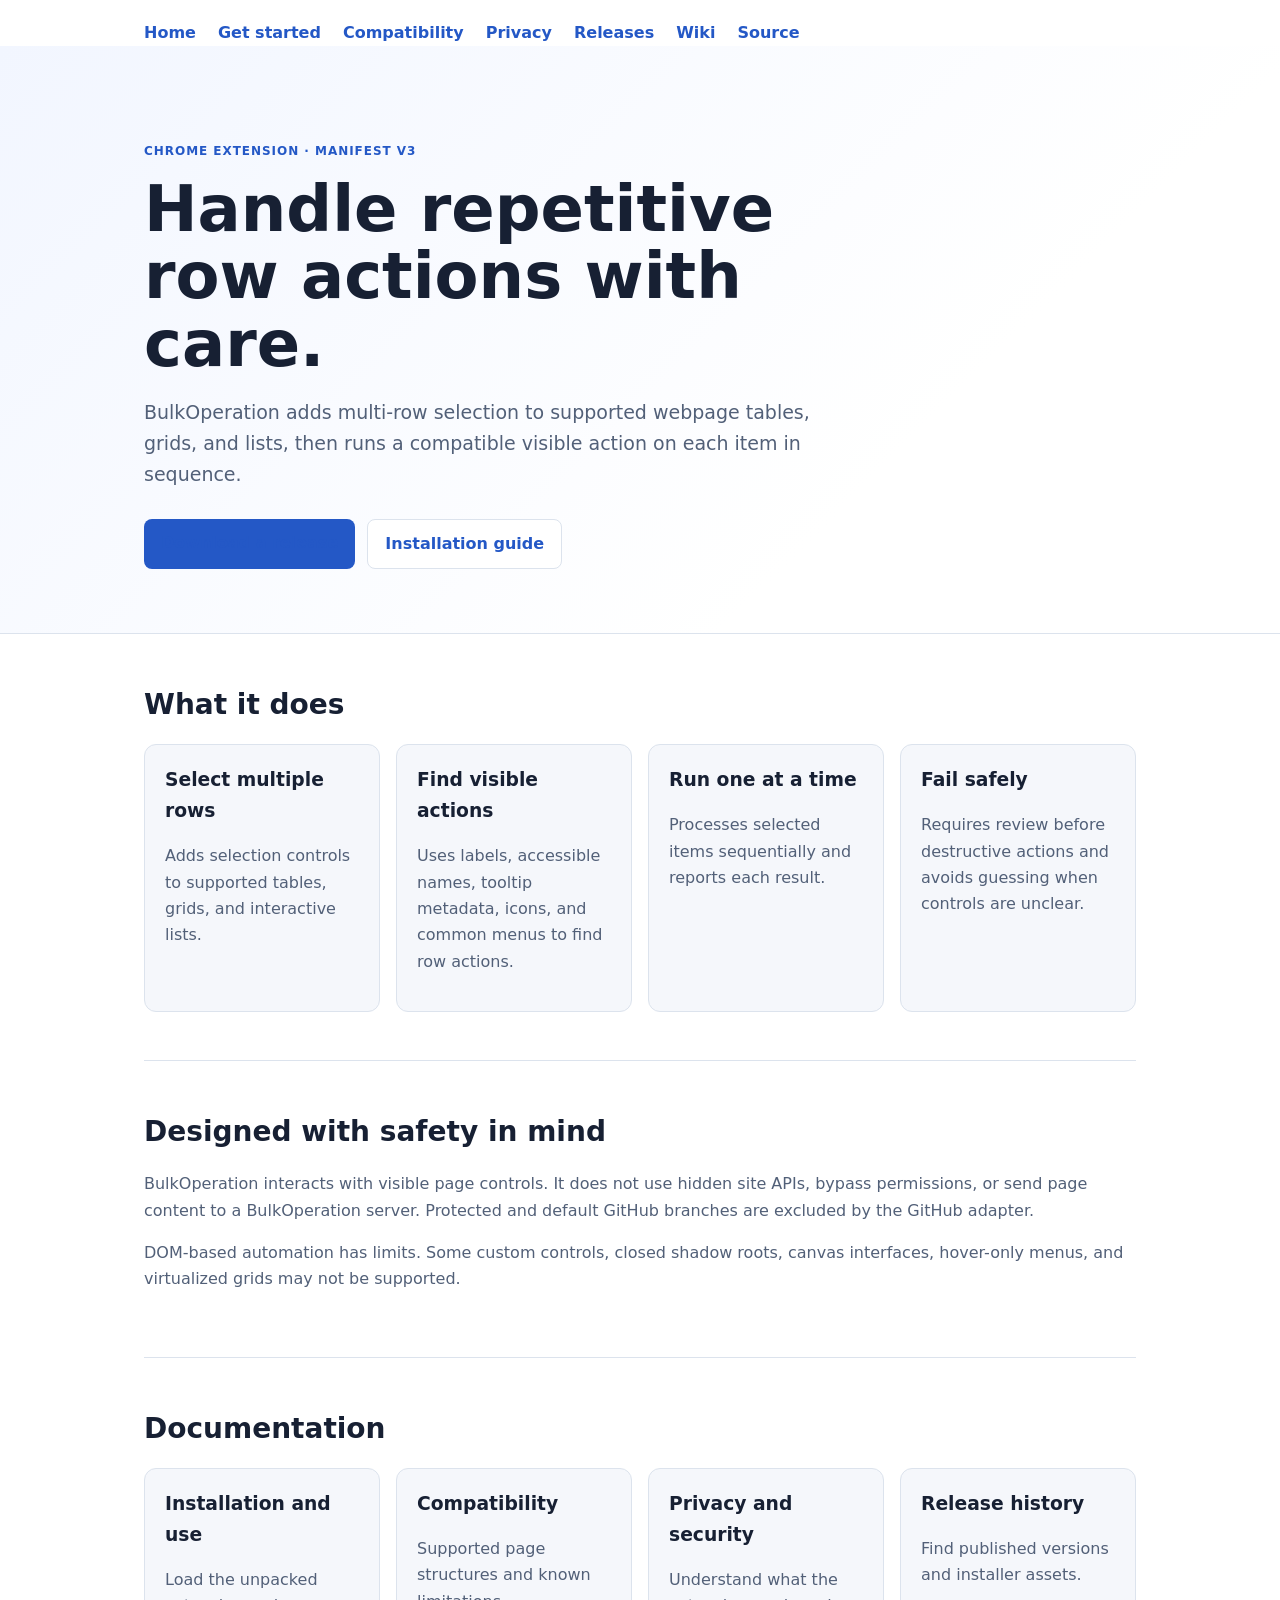
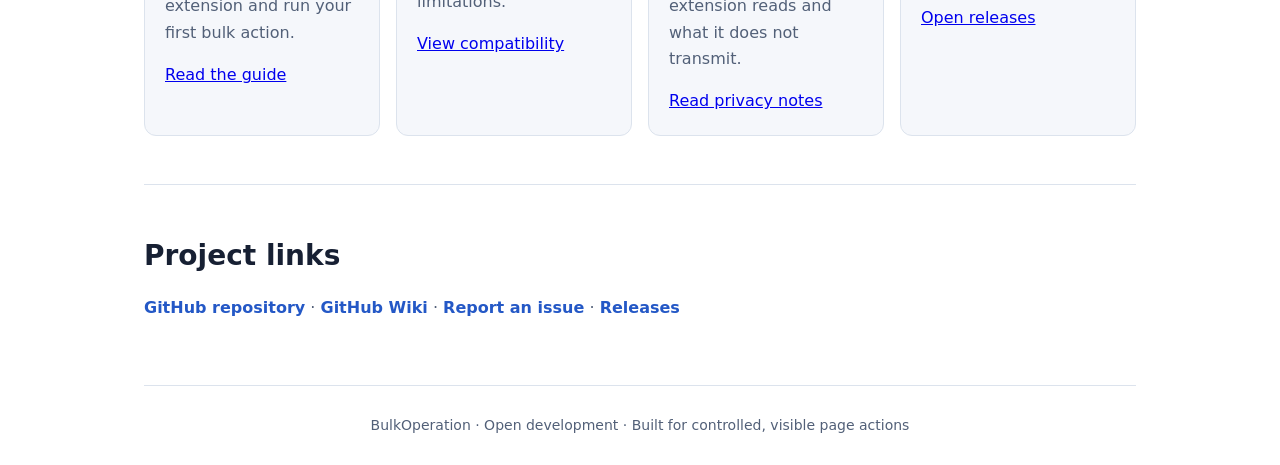
==== docs/index.html @ a1717e35 "Add project website and user documentation" ====
<!doctype html>
<html lang="en">
<head>
<meta charset="utf-8">
<meta name="viewport" content="width=device-width, initial-scale=1">
<meta name="description" content="BulkOperation is a Chrome extension for safe, sequential bulk actions on webpage tables, grids, and lists.">
<title>BulkOperation — Multi-row actions for Chrome</title>
<style>
:root{color-scheme:light;--ink:#172033;--muted:#526078;--line:#dce3ed;--accent:#2458c6;--surface:#f5f7fb}*{box-sizing:border-box}body{margin:0;font:16px/1.65 system-ui,-apple-system,"Segoe UI",sans-serif;color:var(--ink);background:#fff}header{padding:76px 24px 64px;background:linear-gradient(135deg,#f2f6ff,#fff 70%);border-bottom:1px solid var(--line)}main,.nav{max-width:1040px;margin:auto;padding:0 24px}.nav{display:flex;gap:22px;flex-wrap:wrap;padding-top:20px}.nav a,.links a{color:var(--accent);text-decoration:none;font-weight:600}.eyebrow{color:var(--accent);font-weight:700;letter-spacing:.08em;text-transform:uppercase;font-size:12px}h1{font-size:clamp(38px,6vw,64px);line-height:1.05;max-width:760px;margin:14px 0}header p{max-width:680px;color:var(--muted);font-size:19px}.actions{display:flex;gap:12px;flex-wrap:wrap;margin-top:28px}.button{display:inline-block;padding:11px 17px;border-radius:8px;background:var(--accent);color:#fff;text-decoration:none;font-weight:700}.button.secondary{background:#fff;color:var(--accent);border:1px solid var(--line)}section{padding:48px 0;border-bottom:1px solid var(--line)}h2{font-size:28px;margin:0 0 16px}.grid{display:grid;grid-template-columns:repeat(auto-fit,minmax(220px,1fr));gap:16px}.tile{padding:20px;border:1px solid var(--line);border-radius:12px;background:var(--surface)}.tile h3{margin:0 0 8px}.tile p,p{color:var(--muted)}footer{padding:28px 24px;color:var(--muted);text-align:center;font-size:14px}@media(max-width:600px){header{padding-top:48px}}
</style>
</head>
<body>
<nav class="nav" aria-label="Main navigation"><a href="./">Home</a><a href="getting-started.html">Get started</a><a href="compatibility.html">Compatibility</a><a href="privacy.html">Privacy</a><a href="releases.html">Releases</a><a href="https://github.com/sourabhJainR/BulkOperation/wiki">Wiki</a><a href="https://github.com/sourabhJainR/BulkOperation">Source</a></nav>
<header><div class="nav"><div><div class="eyebrow">Chrome extension · Manifest V3</div><h1>Handle repetitive row actions with care.</h1><p>BulkOperation adds multi-row selection to supported webpage tables, grids, and lists, then runs a compatible visible action on each item in sequence.</p><div class="actions"><a class="button" href="https://github.com/sourabhJainR/BulkOperation/releases">Download a release</a><a class="button secondary" href="getting-started.html">Installation guide</a></div></div></div></header>
<main>
<section><h2>What it does</h2><div class="grid"><article class="tile"><h3>Select multiple rows</h3><p>Adds selection controls to supported tables, grids, and interactive lists.</p></article><article class="tile"><h3>Find visible actions</h3><p>Uses labels, accessible names, tooltip metadata, icons, and common menus to find row actions.</p></article><article class="tile"><h3>Run one at a time</h3><p>Processes selected items sequentially and reports each result.</p></article><article class="tile"><h3>Fail safely</h3><p>Requires review before destructive actions and avoids guessing when controls are unclear.</p></article></div></section>
<section><h2>Designed with safety in mind</h2><p>BulkOperation interacts with visible page controls. It does not use hidden site APIs, bypass permissions, or send page content to a BulkOperation server. Protected and default GitHub branches are excluded by the GitHub adapter.</p><p>DOM-based automation has limits. Some custom controls, closed shadow roots, canvas interfaces, hover-only menus, and virtualized grids may not be supported.</p></section>
<section><h2>Documentation</h2><div class="grid"><article class="tile"><h3>Installation and use</h3><p>Load the unpacked extension and run your first bulk action.</p><a href="getting-started.html">Read the guide</a></article><article class="tile"><h3>Compatibility</h3><p>Supported page structures and known limitations.</p><a href="compatibility.html">View compatibility</a></article><article class="tile"><h3>Privacy and security</h3><p>Understand what the extension reads and what it does not transmit.</p><a href="privacy.html">Read privacy notes</a></article><article class="tile"><h3>Release history</h3><p>Find published versions and installer assets.</p><a href="https://github.com/sourabhJainR/BulkOperation/releases">Open releases</a></article></div></section>
<section><h2>Project links</h2><p class="links"><a href="https://github.com/sourabhJainR/BulkOperation">GitHub repository</a> · <a href="https://github.com/sourabhJainR/BulkOperation/wiki">GitHub Wiki</a> · <a href="https://github.com/sourabhJainR/BulkOperation/issues">Report an issue</a> · <a href="https://github.com/sourabhJainR/BulkOperation/releases">Releases</a></p></section>
</main><footer>BulkOperation · Open development · Built for controlled, visible page actions</footer>
</body></html>
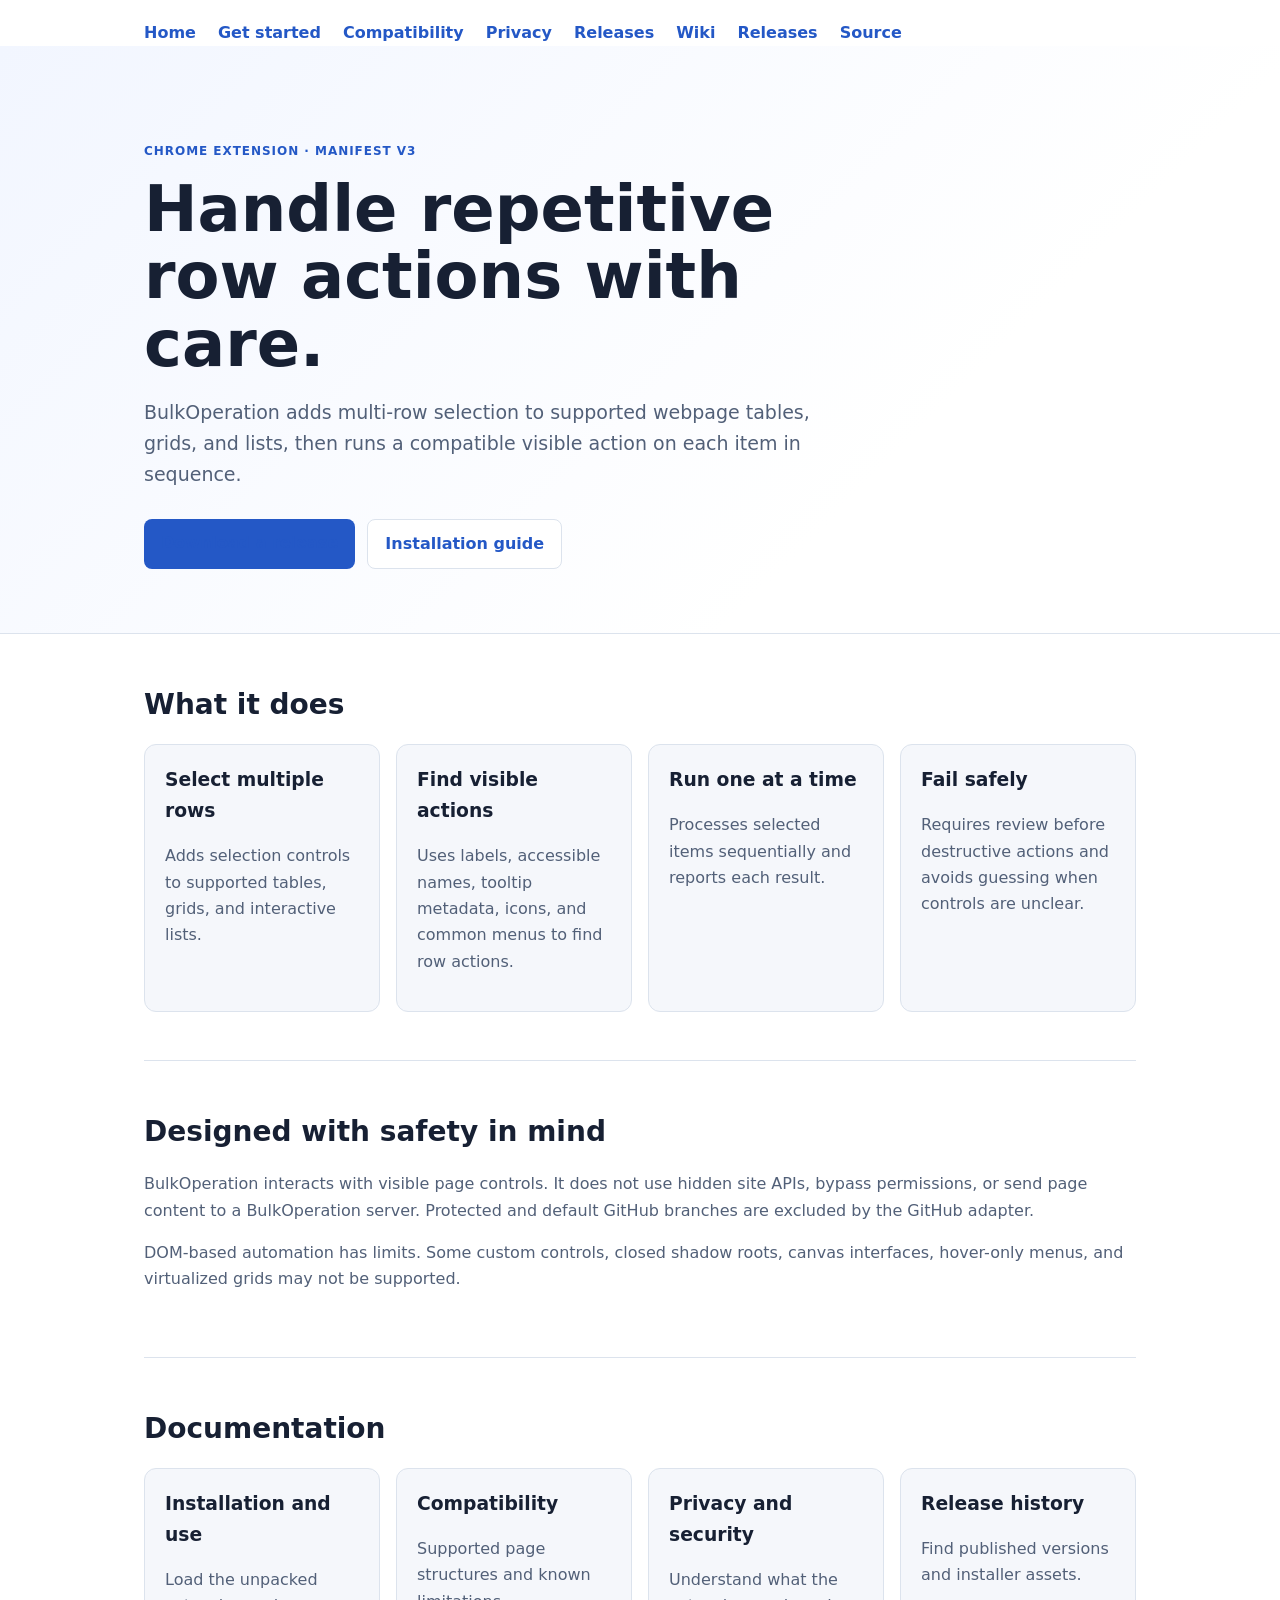
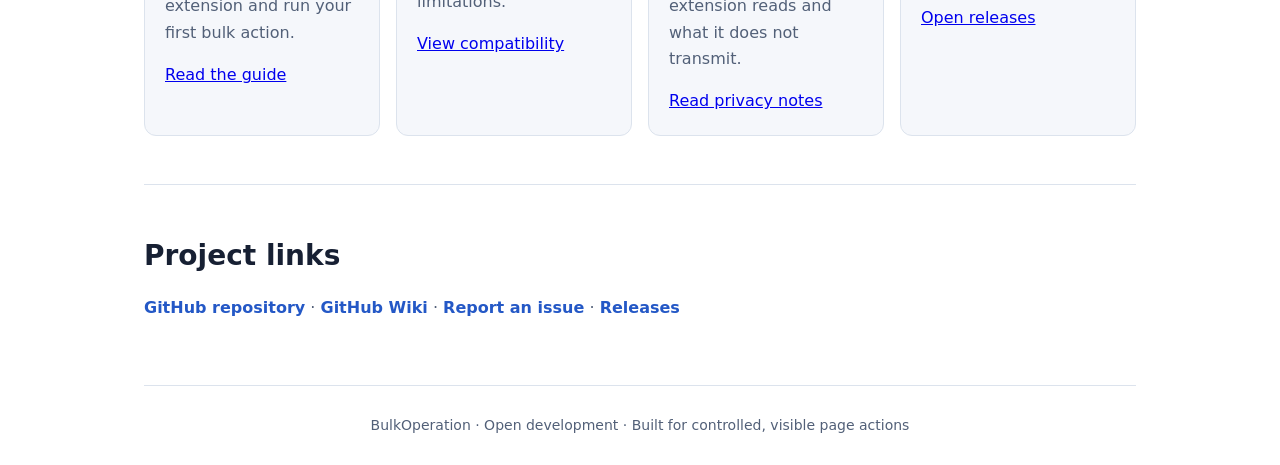
==== commit 08c080f9: "Polish website navigation" ====
--- a/docs/index.html
+++ b/docs/index.html
@@ -10,7 +10,7 @@
 </style>
 </head>
 <body>
-<nav class="nav" aria-label="Main navigation"><a href="./">Home</a><a href="getting-started.html">Get started</a><a href="compatibility.html">Compatibility</a><a href="privacy.html">Privacy</a><a href="releases.html">Releases</a><a href="https://github.com/sourabhJainR/BulkOperation/wiki">Wiki</a><a href="https://github.com/sourabhJainR/BulkOperation">Source</a></nav>
+<nav class="nav" aria-label="Main navigation"><a href="./">Home</a><a href="getting-started.html">Get started</a><a href="compatibility.html">Compatibility</a><a href="privacy.html">Privacy</a><a href="releases.html">Releases</a><a href="https://github.com/sourabhJainR/BulkOperation/wiki">Wiki</a><a href="releases.html">Releases</a><a href="https://github.com/sourabhJainR/BulkOperation">Source</a></nav>
 <header><div class="nav"><div><div class="eyebrow">Chrome extension · Manifest V3</div><h1>Handle repetitive row actions with care.</h1><p>BulkOperation adds multi-row selection to supported webpage tables, grids, and lists, then runs a compatible visible action on each item in sequence.</p><div class="actions"><a class="button" href="https://github.com/sourabhJainR/BulkOperation/releases">Download a release</a><a class="button secondary" href="getting-started.html">Installation guide</a></div></div></div></header>
 <main>
 <section><h2>What it does</h2><div class="grid"><article class="tile"><h3>Select multiple rows</h3><p>Adds selection controls to supported tables, grids, and interactive lists.</p></article><article class="tile"><h3>Find visible actions</h3><p>Uses labels, accessible names, tooltip metadata, icons, and common menus to find row actions.</p></article><article class="tile"><h3>Run one at a time</h3><p>Processes selected items sequentially and reports each result.</p></article><article class="tile"><h3>Fail safely</h3><p>Requires review before destructive actions and avoids guessing when controls are unclear.</p></article></div></section>
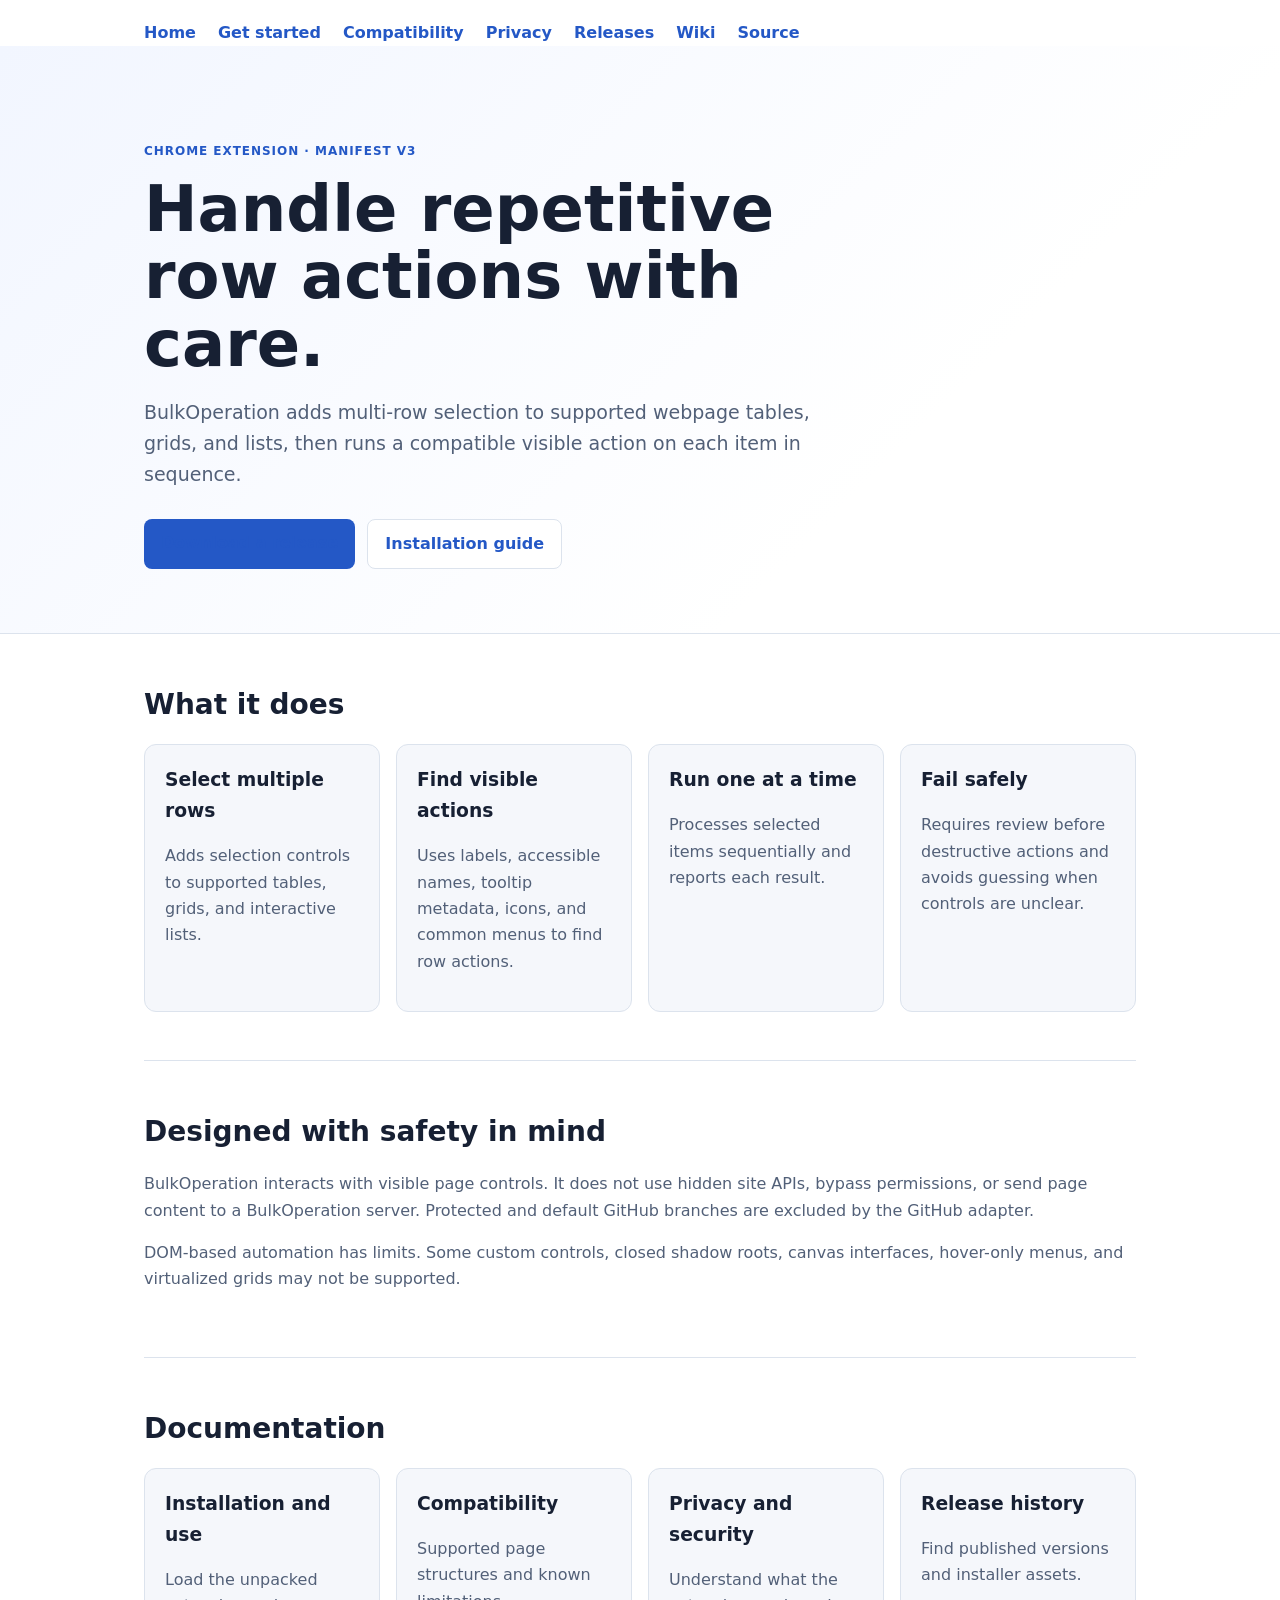
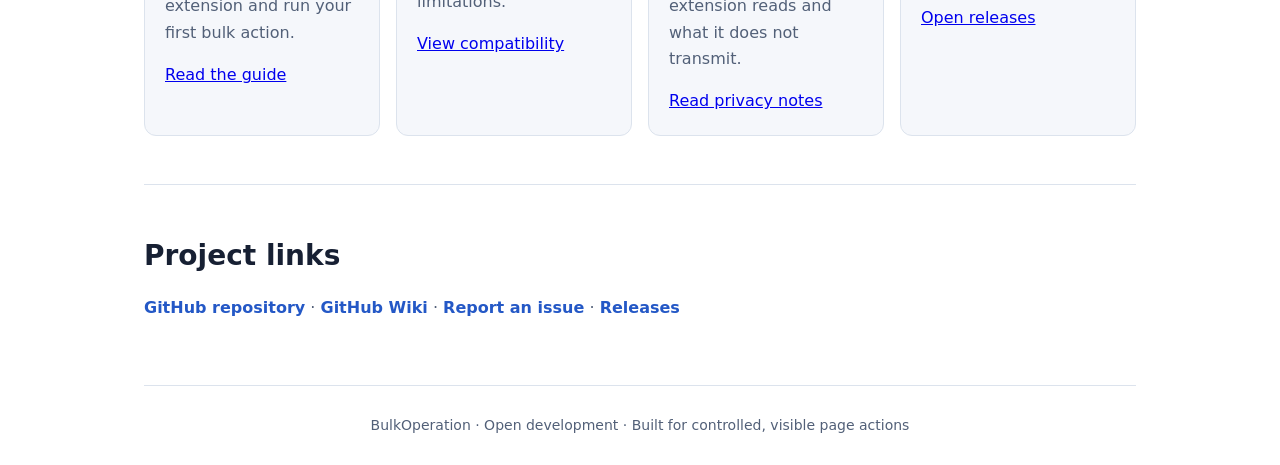
==== commit 93bf361e: "Remove duplicate Releases navigation link" ====
--- a/docs/index.html
+++ b/docs/index.html
@@ -10,7 +10,7 @@
 </style>
 </head>
 <body>
-<nav class="nav" aria-label="Main navigation"><a href="./">Home</a><a href="getting-started.html">Get started</a><a href="compatibility.html">Compatibility</a><a href="privacy.html">Privacy</a><a href="releases.html">Releases</a><a href="https://github.com/sourabhJainR/BulkOperation/wiki">Wiki</a><a href="releases.html">Releases</a><a href="https://github.com/sourabhJainR/BulkOperation">Source</a></nav>
+<nav class="nav" aria-label="Main navigation"><a href="./">Home</a><a href="getting-started.html">Get started</a><a href="compatibility.html">Compatibility</a><a href="privacy.html">Privacy</a><a href="releases.html">Releases</a><a href="https://github.com/sourabhJainR/BulkOperation/wiki">Wiki</a><a href="https://github.com/sourabhJainR/BulkOperation">Source</a></nav>
 <header><div class="nav"><div><div class="eyebrow">Chrome extension · Manifest V3</div><h1>Handle repetitive row actions with care.</h1><p>BulkOperation adds multi-row selection to supported webpage tables, grids, and lists, then runs a compatible visible action on each item in sequence.</p><div class="actions"><a class="button" href="https://github.com/sourabhJainR/BulkOperation/releases">Download a release</a><a class="button secondary" href="getting-started.html">Installation guide</a></div></div></div></header>
 <main>
 <section><h2>What it does</h2><div class="grid"><article class="tile"><h3>Select multiple rows</h3><p>Adds selection controls to supported tables, grids, and interactive lists.</p></article><article class="tile"><h3>Find visible actions</h3><p>Uses labels, accessible names, tooltip metadata, icons, and common menus to find row actions.</p></article><article class="tile"><h3>Run one at a time</h3><p>Processes selected items sequentially and reports each result.</p></article><article class="tile"><h3>Fail safely</h3><p>Requires review before destructive actions and avoids guessing when controls are unclear.</p></article></div></section>
@@ -18,4 +18,4 @@
 <section><h2>Documentation</h2><div class="grid"><article class="tile"><h3>Installation and use</h3><p>Load the unpacked extension and run your first bulk action.</p><a href="getting-started.html">Read the guide</a></article><article class="tile"><h3>Compatibility</h3><p>Supported page structures and known limitations.</p><a href="compatibility.html">View compatibility</a></article><article class="tile"><h3>Privacy and security</h3><p>Understand what the extension reads and what it does not transmit.</p><a href="privacy.html">Read privacy notes</a></article><article class="tile"><h3>Release history</h3><p>Find published versions and installer assets.</p><a href="https://github.com/sourabhJainR/BulkOperation/releases">Open releases</a></article></div></section>
 <section><h2>Project links</h2><p class="links"><a href="https://github.com/sourabhJainR/BulkOperation">GitHub repository</a> · <a href="https://github.com/sourabhJainR/BulkOperation/wiki">GitHub Wiki</a> · <a href="https://github.com/sourabhJainR/BulkOperation/issues">Report an issue</a> · <a href="https://github.com/sourabhJainR/BulkOperation/releases">Releases</a></p></section>
 </main><footer>BulkOperation · Open development · Built for controlled, visible page actions</footer>
-</body></html>+</body></html>
